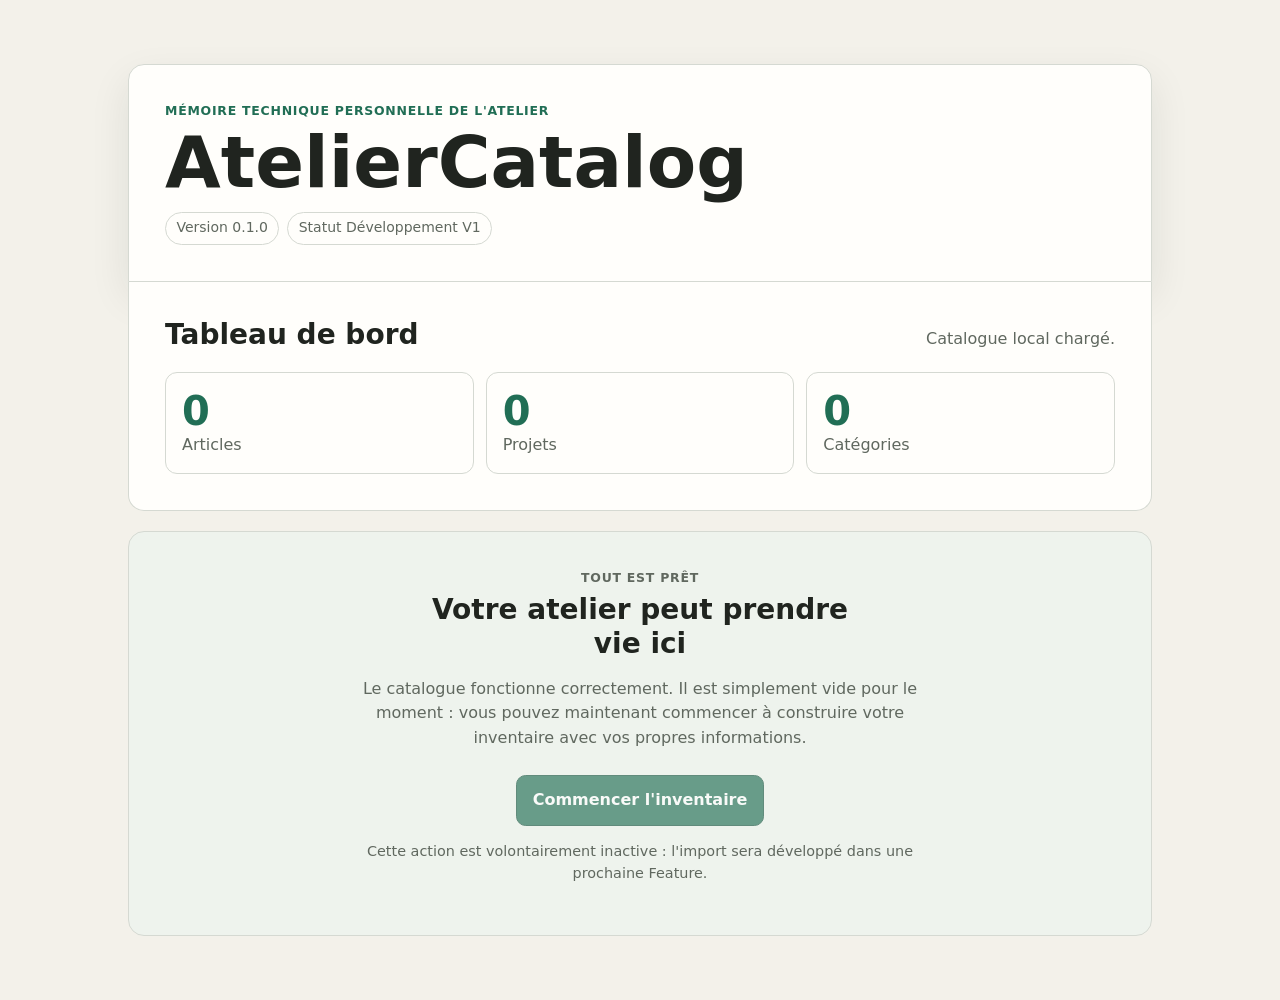
==== index.html @ 9b29e895 "Initial product foundation (FEATURE-001 to FEATURE-003)" ====
<!doctype html>
<html lang="fr">
<head>
  <meta charset="utf-8">
  <meta name="viewport" content="width=device-width, initial-scale=1">
  <meta name="color-scheme" content="light dark">
  <title>AtelierCatalog — Fondation</title>
  <link rel="stylesheet" href="app/css/app.css">
</head>
<body data-catalog-mode="real">
  <main class="shell" aria-labelledby="page-title">
    <header class="hero">
      <p class="eyebrow">Mémoire technique personnelle de l'atelier</p>
      <h1 id="page-title">AtelierCatalog</h1>
      <div class="metadata" aria-label="Informations sur l'application">
        <span>Version 0.1.0</span>
        <span>Statut Développement V1</span>
      </div>
    </header>
    <section class="dashboard" aria-labelledby="dashboard-title">
      <div class="section-heading">
        <h2 id="dashboard-title">Tableau de bord</h2>
        <p id="app-message" aria-live="polite" aria-atomic="true">Initialisation du catalogue local…</p>
      </div>
      <dl class="metrics" aria-label="Résumé du catalogue">
        <div class="metric">
          <dt>Articles</dt>
          <dd id="item-count">—</dd>
        </div>
        <div class="metric">
          <dt>Projets</dt>
          <dd id="project-count">—</dd>
        </div>
        <div class="metric">
          <dt>Catégories</dt>
          <dd id="category-count">—</dd>
        </div>
      </dl>
    </section>
    <section id="empty-state" class="empty" aria-labelledby="empty-title" hidden>
      <p class="empty-kicker">Tout est prêt</p>
      <h2 id="empty-title">Votre atelier peut prendre vie ici</h2>
      <p>Le catalogue fonctionne correctement. Il est simplement vide pour le moment : vous pouvez maintenant commencer à construire votre inventaire avec vos propres informations.</p>
      <button type="button" disabled aria-describedby="inventory-action-help">Commencer l'inventaire</button>
      <p id="inventory-action-help" class="help-text">Cette action est volontairement inactive : l'import sera développé dans une prochaine Feature.</p>
    </section>
    <section id="catalog-view" class="catalog-view" aria-labelledby="catalog-title" hidden>
      <div class="catalog-heading">
        <div>
          <p class="section-kicker">Inventaire</p>
          <h2 id="catalog-title">Catalogue</h2>
        </div>
        <p id="catalog-summary"></p>
      </div>
      <div id="catalog-grid" class="catalog-grid" role="list"></div>
    </section>
    <section id="error-state" class="error" role="alert" hidden>
      <h2>Catalogue indisponible</h2>
      <p id="error-message"></p>
    </section>
  </main>
  <script src="data/catalogs-data.js"></script>
  <script src="data/inventory-data.js"></script>
  <script src="data/locations-data.js"></script>
  <script src="data/projects-data.js"></script>
  <script src="app/js/catalog.js"></script>
  <script src="app/js/search.js"></script>
  <script src="app/js/ui.js"></script>
  <script src="app/js/app.js"></script>
</body>
</html>
---- app/css/app.css ----
:root {
  color-scheme: light dark;
  --background: #f3f1ea;
  --surface: #fffefb;
  --surface-soft: #eef3ed;
  --text: #20241f;
  --muted: #60685f;
  --accent: #216e55;
  --accent-strong: #175540;
  --border: #d5d9d2;
  --danger: #9b2c2c;
  --shadow: 0 16px 40px rgb(25 35 28 / 9%);
  font-family: system-ui, -apple-system, "Segoe UI", sans-serif;
}

* { box-sizing: border-box; }

body {
  margin: 0;
  background: var(--background);
  color: var(--text);
  font-size: 1rem;
  line-height: 1.55;
}

.shell {
  width: min(64rem, calc(100% - 2rem));
  margin: clamp(1rem, 6vw, 4rem) auto;
}

.hero,
.dashboard,
.demo-banner,
.catalog-view,
.empty,
.error {
  padding: clamp(1.25rem, 4vw, 2.25rem);
  border: 1px solid var(--border);
  background: var(--surface);
}

.hero {
  border-radius: 1rem 1rem 0 0;
  box-shadow: var(--shadow);
}

.dashboard {
  border-top: 0;
  border-radius: 0 0 1rem 1rem;
}

.demo-banner {
  display: flex;
  align-items: center;
  justify-content: space-between;
  gap: 1.25rem;
  margin-top: 1.25rem;
  border-color: #b57a14;
  border-radius: 1rem;
  background: #fff4d6;
  color: #402b08;
}

.demo-banner strong {
  display: block;
  font-size: 1.05rem;
}

.demo-banner p { margin: .25rem 0 0; }

.demo-banner a {
  flex: 0 0 auto;
  color: inherit;
  font-weight: 700;
}

.demo-banner + .dashboard {
  margin-top: 1.25rem;
  border-top: 1px solid var(--border);
  border-radius: 1rem;
}

.empty,
.catalog-view,
.error {
  margin-top: 1.25rem;
  border-radius: 1rem;
}

.empty {
  background: var(--surface-soft);
  text-align: center;
}

.error { border-color: var(--danger); }

.eyebrow,
.empty-kicker,
.section-kicker {
  margin: 0;
  color: var(--accent);
  font-size: .78rem;
  font-weight: 750;
  letter-spacing: .06em;
  text-transform: uppercase;
}

h1 {
  margin: .35rem 0 .85rem;
  font-size: clamp(2.25rem, 9vw, 4.5rem);
  line-height: 1;
}

h2 {
  margin: 0;
  font-size: clamp(1.35rem, 4vw, 1.75rem);
  line-height: 1.2;
}

.metadata {
  display: flex;
  flex-wrap: wrap;
  gap: .5rem;
}

.metadata span {
  padding: .3rem .65rem;
  border: 1px solid var(--border);
  border-radius: 999px;
  color: var(--muted);
  font-size: .875rem;
}

.section-heading {
  display: flex;
  align-items: baseline;
  justify-content: space-between;
  gap: 1rem;
  margin-bottom: 1.25rem;
}

#app-message,
.empty > p,
.error p {
  color: var(--muted);
}

#app-message { margin: 0; }

.metrics {
  display: grid;
  grid-template-columns: repeat(3, minmax(0, 1fr));
  gap: .75rem;
  margin: 0;
}

.metric {
  display: flex;
  flex-direction: column-reverse;
  min-width: 0;
  padding: 1rem;
  border: 1px solid var(--border);
  border-radius: .75rem;
}

.metric dt { color: var(--muted); }

.metric dd {
  margin: 0;
  color: var(--accent);
  font-size: clamp(1.75rem, 6vw, 2.5rem);
  font-weight: 750;
  line-height: 1.1;
}

.empty h2 {
  max-width: 28rem;
  margin: .35rem auto .75rem;
}

.empty > p:not(.empty-kicker) {
  max-width: 38rem;
  margin-right: auto;
  margin-left: auto;
}

button {
  margin-top: .5rem;
  padding: .75rem 1rem;
  border: 1px solid var(--accent-strong);
  border-radius: .6rem;
  background: var(--accent);
  color: #fff;
  font: inherit;
  font-weight: 700;
}

button:disabled {
  cursor: not-allowed;
  opacity: .65;
}

.help-text { font-size: .9rem; }

.catalog-heading {
  display: flex;
  align-items: end;
  justify-content: space-between;
  gap: 1rem;
  margin-bottom: 1.25rem;
}

.catalog-heading h2 { margin-top: .25rem; }

#catalog-summary {
  margin: 0;
  color: var(--muted);
}

.catalog-grid {
  display: grid;
  grid-template-columns: repeat(auto-fit, minmax(min(100%, 17rem), 1fr));
  gap: 1rem;
}

.catalog-card {
  min-width: 0;
  overflow: hidden;
  border: 1px solid var(--border);
  border-radius: .85rem;
  background: var(--surface);
}

.catalog-card:focus-visible {
  outline: 3px solid var(--accent);
  outline-offset: 3px;
}

.card-media {
  display: grid;
  aspect-ratio: 16 / 10;
  overflow: hidden;
  border-bottom: 1px solid var(--border);
  background: var(--surface-soft);
  place-items: center;
}

.card-media img {
  width: 100%;
  height: 100%;
  object-fit: cover;
}

.card-placeholder {
  display: grid;
  width: 100%;
  height: 100%;
  background:
    linear-gradient(135deg, transparent 46%, color-mix(in srgb, var(--accent) 12%, transparent) 46% 54%, transparent 54%),
    var(--surface-soft);
  color: var(--muted);
  place-content: center;
  place-items: center;
}

.placeholder-mark {
  color: var(--accent);
  font-size: clamp(2rem, 7vw, 3.5rem);
  font-weight: 800;
  line-height: 1;
}

.placeholder-label {
  margin-top: .35rem;
  font-size: .8rem;
}

.card-content { padding: 1rem; }

.card-category {
  margin: 0 0 .35rem;
  color: var(--accent);
  font-size: .78rem;
  font-weight: 750;
  letter-spacing: .04em;
  text-transform: uppercase;
}

.card-title {
  margin: 0;
  font-size: 1.12rem;
  line-height: 1.3;
}

.card-metadata {
  display: grid;
  gap: .55rem;
  margin: 1rem 0 0;
}

.card-metadata-row {
  display: grid;
  grid-template-columns: minmax(5.5rem, auto) minmax(0, 1fr);
  gap: .75rem;
  padding-top: .55rem;
  border-top: 1px solid var(--border);
}

.card-metadata dt {
  color: var(--muted);
  font-size: .84rem;
}

.card-metadata dd {
  min-width: 0;
  margin: 0;
  overflow-wrap: anywhere;
  font-size: .9rem;
  font-weight: 650;
  text-align: right;
}

:focus-visible {
  outline: 3px solid var(--accent);
  outline-offset: 3px;
}

[hidden] { display: none !important; }

@media (max-width: 40rem) {
  .demo-banner { display: block; }
  .demo-banner a { display: inline-block; margin-top: .75rem; }
  .section-heading { display: block; }
  #app-message { margin-top: .35rem; }
  .metrics { grid-template-columns: 1fr; }
  .metric { flex-direction: row; align-items: center; justify-content: space-between; }
  .catalog-heading { display: block; }
  #catalog-summary { margin-top: .35rem; }
  .catalog-grid { grid-template-columns: 1fr; }
}

@media (prefers-color-scheme: dark) {
  :root {
    --background: #161a17;
    --surface: #202621;
    --surface-soft: #1b2a22;
    --text: #f1f3ed;
    --muted: #bac1b8;
    --accent: #76d0aa;
    --accent-strong: #76d0aa;
    --border: #3c473e;
    --danger: #ff8c8c;
    --shadow: none;
  }

  button { color: #11251c; }
  .demo-banner { border-color: #9d741f; background: #3b311b; color: #fff0c2; }
}
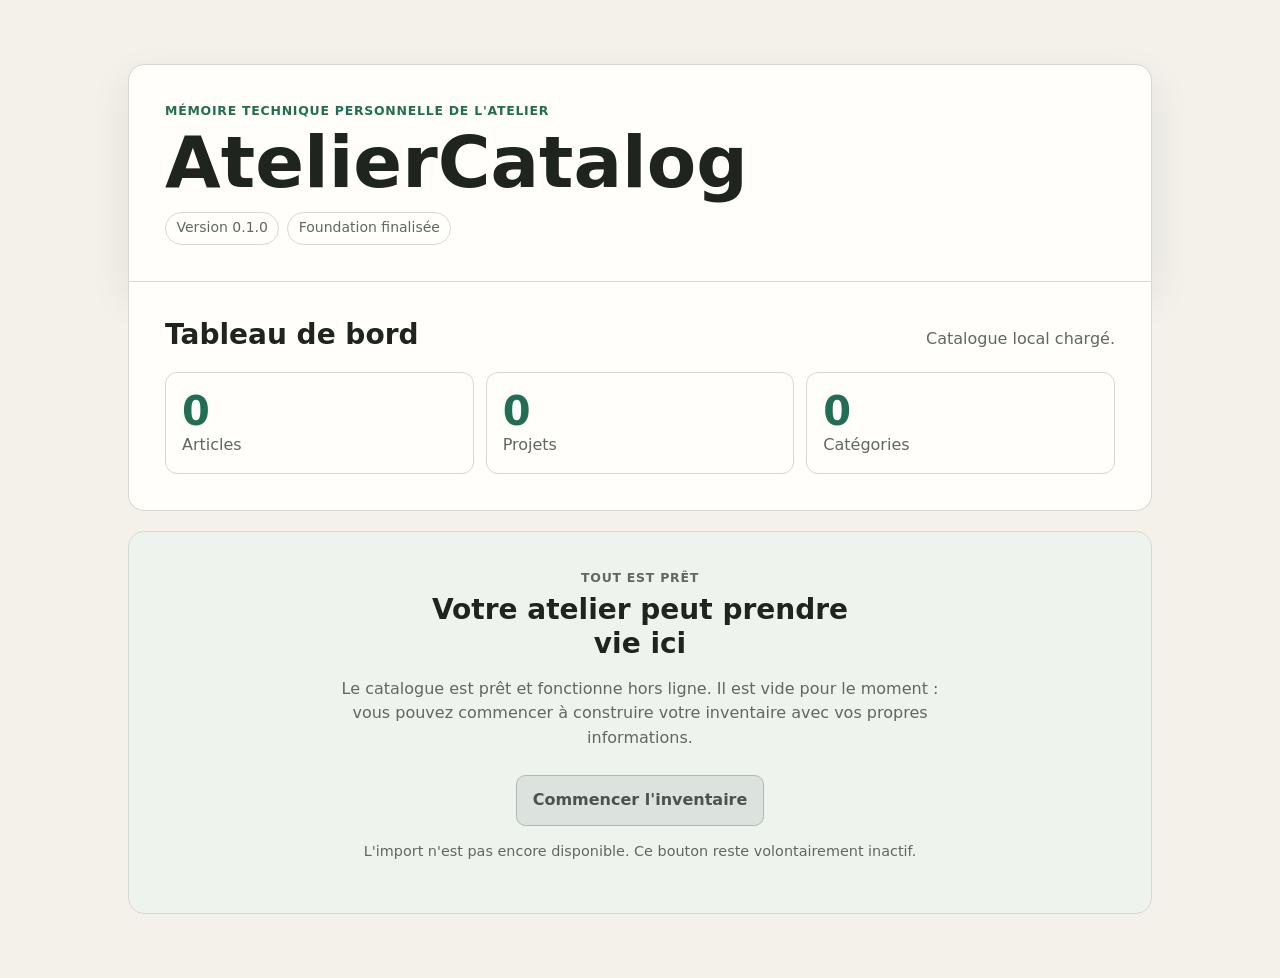
==== commit b4d229c0: "Polish foundation interface for v0.1.0" ====
--- a/index.html
+++ b/index.html
@@ -4,7 +4,7 @@
   <meta charset="utf-8">
   <meta name="viewport" content="width=device-width, initial-scale=1">
   <meta name="color-scheme" content="light dark">
-  <title>AtelierCatalog — Fondation</title>
+  <title>AtelierCatalog — Catalogue local</title>
   <link rel="stylesheet" href="app/css/app.css">
 </head>
 <body data-catalog-mode="real">
@@ -14,7 +14,7 @@
       <h1 id="page-title">AtelierCatalog</h1>
       <div class="metadata" aria-label="Informations sur l'application">
         <span>Version 0.1.0</span>
-        <span>Statut Développement V1</span>
+        <span>Foundation finalisée</span>
       </div>
     </header>
     <section class="dashboard" aria-labelledby="dashboard-title">
@@ -40,9 +40,9 @@
     <section id="empty-state" class="empty" aria-labelledby="empty-title" hidden>
       <p class="empty-kicker">Tout est prêt</p>
       <h2 id="empty-title">Votre atelier peut prendre vie ici</h2>
-      <p>Le catalogue fonctionne correctement. Il est simplement vide pour le moment : vous pouvez maintenant commencer à construire votre inventaire avec vos propres informations.</p>
+      <p>Le catalogue est prêt et fonctionne hors ligne. Il est vide pour le moment : vous pouvez commencer à construire votre inventaire avec vos propres informations.</p>
       <button type="button" disabled aria-describedby="inventory-action-help">Commencer l'inventaire</button>
-      <p id="inventory-action-help" class="help-text">Cette action est volontairement inactive : l'import sera développé dans une prochaine Feature.</p>
+      <p id="inventory-action-help" class="help-text">L'import n'est pas encore disponible. Ce bouton reste volontairement inactif.</p>
     </section>
     <section id="catalog-view" class="catalog-view" aria-labelledby="catalog-title" hidden>
       <div class="catalog-heading">
--- a/app/css/app.css
+++ b/app/css/app.css
@@ -9,6 +9,9 @@
   --accent-strong: #175540;
   --border: #d5d9d2;
   --danger: #9b2c2c;
+  --disabled-background: #dce3de;
+  --disabled-border: #aeb9b1;
+  --disabled-text: #48544c;
   --shadow: 0 16px 40px rgb(25 35 28 / 9%);
   font-family: system-ui, -apple-system, "Segoe UI", sans-serif;
 }
@@ -109,6 +112,7 @@
   margin: .35rem 0 .85rem;
   font-size: clamp(2.25rem, 9vw, 4.5rem);
   line-height: 1;
+  overflow-wrap: anywhere;
 }
 
 h2 {
@@ -196,8 +200,10 @@
 }
 
 button:disabled {
+  border-color: var(--disabled-border);
+  background: var(--disabled-background);
+  color: var(--disabled-text);
   cursor: not-allowed;
-  opacity: .65;
 }
 
 .help-text { font-size: .9rem; }
@@ -224,6 +230,8 @@
 }
 
 .catalog-card {
+  display: flex;
+  flex-direction: column;
   min-width: 0;
   overflow: hidden;
   border: 1px solid var(--border);
@@ -256,7 +264,7 @@
   width: 100%;
   height: 100%;
   background:
-    linear-gradient(135deg, transparent 46%, color-mix(in srgb, var(--accent) 12%, transparent) 46% 54%, transparent 54%),
+    linear-gradient(135deg, transparent 47%, color-mix(in srgb, var(--accent) 10%, transparent) 47% 53%, transparent 53%),
     var(--surface-soft);
   color: var(--muted);
   place-content: center;
@@ -264,10 +272,17 @@
 }
 
 .placeholder-mark {
+  display: grid;
+  width: clamp(3.5rem, 11vw, 4.75rem);
+  aspect-ratio: 1;
+  border: 1px solid color-mix(in srgb, var(--accent) 35%, var(--border));
+  border-radius: 50%;
+  background: color-mix(in srgb, var(--surface) 82%, transparent);
   color: var(--accent);
-  font-size: clamp(2rem, 7vw, 3.5rem);
+  font-size: clamp(1.65rem, 5vw, 2.5rem);
   font-weight: 800;
   line-height: 1;
+  place-items: center;
 }
 
 .placeholder-label {
@@ -275,7 +290,12 @@
   font-size: .8rem;
 }
 
-.card-content { padding: 1rem; }
+.card-content {
+  display: flex;
+  flex: 1;
+  flex-direction: column;
+  padding: 1rem;
+}
 
 .card-category {
   margin: 0 0 .35rem;
@@ -295,7 +315,8 @@
 .card-metadata {
   display: grid;
   gap: .55rem;
-  margin: 1rem 0 0;
+  margin: auto 0 0;
+  padding-top: 1rem;
 }
 
 .card-metadata-row {
@@ -328,6 +349,17 @@
 [hidden] { display: none !important; }
 
 @media (max-width: 40rem) {
+  .shell {
+    width: calc(100% - 1rem);
+    margin: .5rem auto 1rem;
+  }
+  .hero,
+  .dashboard,
+  .demo-banner,
+  .catalog-view,
+  .empty,
+  .error { padding: 1.1rem; }
+  h1 { font-size: clamp(2rem, 10vw, 3rem); }
   .demo-banner { display: block; }
   .demo-banner a { display: inline-block; margin-top: .75rem; }
   .section-heading { display: block; }
@@ -350,9 +382,11 @@
     --accent-strong: #76d0aa;
     --border: #3c473e;
     --danger: #ff8c8c;
+    --disabled-background: #354139;
+    --disabled-border: #647067;
+    --disabled-text: #dce3de;
     --shadow: none;
   }
 
-  button { color: #11251c; }
   .demo-banner { border-color: #9d741f; background: #3b311b; color: #fff0c2; }
 }
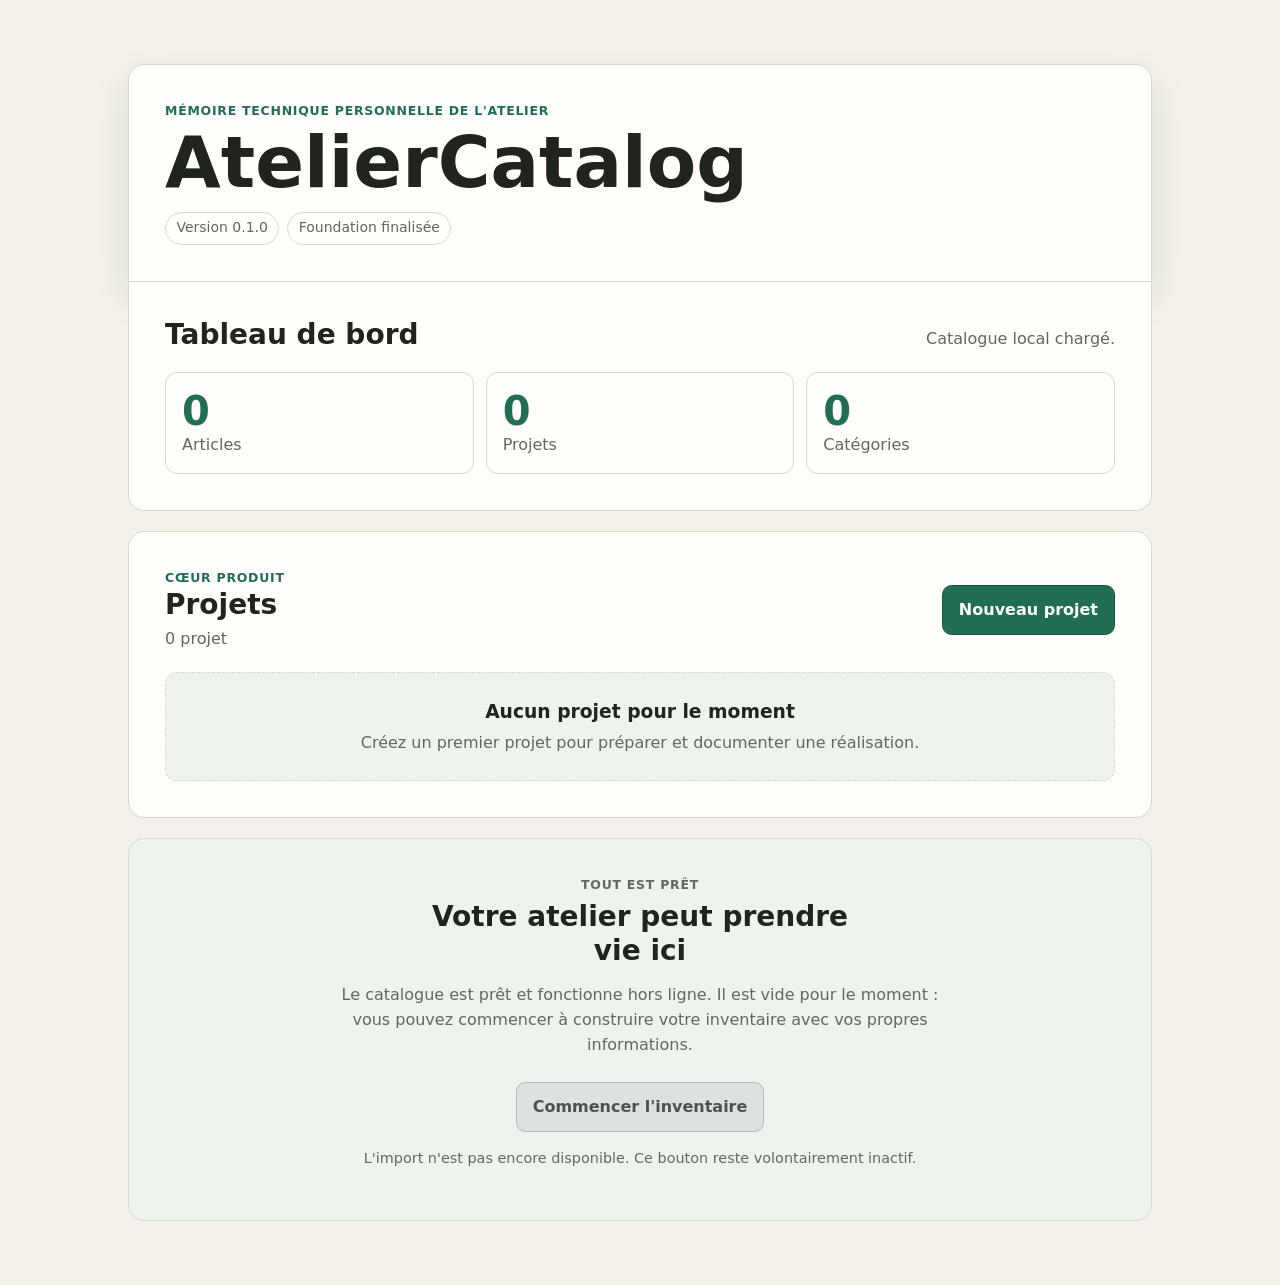
==== commit 3c7afb2a: "feat(projects): complete EPIC-004 project workflow Complete EPIC-004 Project Workflow  Implemented: " ====
--- a/index.html
+++ b/index.html
@@ -37,6 +37,21 @@
         </div>
       </dl>
     </section>
+    <section id="projects-view" class="projects-view" aria-labelledby="projects-title">
+      <div class="projects-heading">
+        <div>
+          <p class="section-kicker">Cœur produit</p>
+          <h2 id="projects-title">Projets</h2>
+          <p id="project-summary" class="section-summary"></p>
+        </div>
+        <button id="new-project-button" type="button">Nouveau projet</button>
+      </div>
+      <div id="project-empty-state" class="project-empty" hidden>
+        <h3>Aucun projet pour le moment</h3>
+        <p>Créez un premier projet pour préparer et documenter une réalisation.</p>
+      </div>
+      <div id="project-list" class="project-list" role="list"></div>
+    </section>
     <section id="empty-state" class="empty" aria-labelledby="empty-title" hidden>
       <p class="empty-kicker">Tout est prêt</p>
       <h2 id="empty-title">Votre atelier peut prendre vie ici</h2>
@@ -52,6 +67,31 @@
         </div>
         <p id="catalog-summary"></p>
       </div>
+      <div class="catalog-controls">
+        <div class="catalog-search">
+          <label for="catalog-search-input">Rechercher un composant</label>
+          <input id="catalog-search-input" type="search" placeholder="Rechercher un composant…" autocomplete="off" aria-describedby="catalog-search-help" aria-controls="catalog-grid catalog-no-results">
+          <p id="catalog-search-help">Recherche dans le nom, la marque, le modèle et la référence.</p>
+        </div>
+        <div class="catalog-filters" role="group" aria-label="Filtres du catalogue">
+          <div class="catalog-filter">
+            <label for="catalog-category-filter">Catégorie</label>
+            <select id="catalog-category-filter" aria-controls="catalog-grid catalog-no-results">
+              <option value="">Toutes les catégories</option>
+            </select>
+          </div>
+          <div class="catalog-filter">
+            <label for="catalog-location-filter">Emplacement</label>
+            <select id="catalog-location-filter" aria-controls="catalog-grid catalog-no-results">
+              <option value="">Tous les emplacements</option>
+            </select>
+          </div>
+        </div>
+      </div>
+      <div id="catalog-no-results" class="search-empty" role="status" aria-live="polite" aria-atomic="true" hidden>
+        <h3>Aucun composant ne correspond à votre recherche.</h3>
+        <p>Modifiez ou effacez votre saisie pour afficher de nouveau le catalogue.</p>
+      </div>
       <div id="catalog-grid" class="catalog-grid" role="list"></div>
     </section>
     <section id="error-state" class="error" role="alert" hidden>
@@ -59,13 +99,115 @@
       <p id="error-message"></p>
     </section>
   </main>
+  <dialog id="project-dialog" class="item-dialog project-dialog" aria-labelledby="project-dialog-title">
+    <form id="project-form" method="dialog">
+      <div class="dialog-header">
+        <div>
+          <p class="section-kicker">Projet</p>
+          <h2 id="project-dialog-title">Nouveau projet</h2>
+        </div>
+        <button id="project-dialog-close" class="dialog-close" type="button">Fermer</button>
+      </div>
+      <div class="project-form-body">
+        <div class="form-field">
+          <label for="project-name">Nom</label>
+          <input id="project-name" name="name" type="text" required maxlength="160" autocomplete="off">
+        </div>
+        <div class="form-field">
+          <label for="project-description">Description</label>
+          <textarea id="project-description" name="description" rows="3"></textarea>
+        </div>
+        <div class="form-field">
+          <label for="project-status">Statut</label>
+          <select id="project-status" name="status" required>
+            <option value="" disabled>Sélectionner un statut</option>
+            <option value="prévu">Prévu</option>
+            <option value="en-cours">En cours</option>
+          </select>
+        </div>
+        <div class="form-field">
+          <label for="project-cover-image">Image de couverture <span>(optionnelle)</span></label>
+          <input id="project-cover-image" name="coverImage" type="text" placeholder="media/projects/mon-projet/cover.jpg" aria-describedby="project-cover-help">
+          <p id="project-cover-help" class="field-help">Chemin local relatif vers l'image publiée.</p>
+        </div>
+        <div class="form-field">
+          <label for="project-notes">Notes</label>
+          <textarea id="project-notes" name="notes" rows="4"></textarea>
+        </div>
+        <p id="project-form-error" class="form-error" role="alert" hidden></p>
+        <div class="form-actions">
+          <button id="project-cancel" class="button-secondary" type="button">Annuler</button>
+          <button id="project-submit" type="submit">Créer le projet</button>
+        </div>
+      </div>
+    </form>
+  </dialog>
+  <dialog id="project-usage-dialog" class="item-dialog project-dialog" aria-labelledby="usage-dialog-title">
+    <form id="project-usage-form" method="dialog">
+      <div class="dialog-header">
+        <div>
+          <p class="section-kicker">Articles utilisés</p>
+          <h2 id="usage-dialog-title">Ajouter un article</h2>
+        </div>
+        <button id="usage-dialog-close" class="dialog-close" type="button">Fermer</button>
+      </div>
+      <div class="project-form-body">
+        <div class="form-field">
+          <label for="usage-item">Article</label>
+          <select id="usage-item" name="itemId" required></select>
+        </div>
+        <div class="form-field">
+          <label for="usage-quantity">Quantité</label>
+          <input id="usage-quantity" name="quantity" type="number" min="0.000001" step="any" required>
+        </div>
+        <div class="form-field">
+          <label for="usage-role">Rôle <span>(optionnel)</span></label>
+          <input id="usage-role" name="role" type="text" maxlength="160" autocomplete="off">
+        </div>
+        <div class="form-field">
+          <label for="usage-notes">Remarque <span>(optionnelle)</span></label>
+          <textarea id="usage-notes" name="notes" rows="3"></textarea>
+        </div>
+        <p id="usage-form-error" class="form-error" role="alert" hidden></p>
+        <div class="form-actions">
+          <button id="usage-cancel" class="button-secondary" type="button">Annuler</button>
+          <button id="usage-submit" type="submit">Ajouter</button>
+        </div>
+      </div>
+    </form>
+  </dialog>
+  <dialog id="item-dialog" class="item-dialog" aria-labelledby="item-dialog-title" aria-describedby="item-dialog-context">
+    <div class="dialog-header">
+      <div>
+        <p class="section-kicker">Fiche composant</p>
+        <h2 id="item-dialog-title"></h2>
+        <p id="item-dialog-context" class="dialog-context">Consultation en lecture seule</p>
+      </div>
+      <button id="item-dialog-close" class="dialog-close" type="button">Fermer</button>
+    </div>
+    <div class="dialog-body">
+      <div id="item-dialog-media"></div>
+      <div class="dialog-information">
+        <dl id="item-dialog-metadata" class="detail-metadata"></dl>
+        <section id="item-dialog-description-section" class="detail-description" aria-labelledby="item-dialog-description-title" hidden>
+          <h3 id="item-dialog-description-title">Description</h3>
+          <p id="item-dialog-description"></p>
+        </section>
+      </div>
+    </div>
+  </dialog>
   <script src="data/catalogs-data.js"></script>
   <script src="data/inventory-data.js"></script>
   <script src="data/locations-data.js"></script>
   <script src="data/projects-data.js"></script>
   <script src="app/js/catalog.js"></script>
   <script src="app/js/search.js"></script>
+  <script src="app/js/quantities.js"></script>
+  <script src="app/js/feasibility.js"></script>
+  <script src="app/js/project-requirements.js"></script>
+  <script src="app/js/projects.js"></script>
   <script src="app/js/ui.js"></script>
+  <script src="app/js/project-ui.js"></script>
   <script src="app/js/app.js"></script>
 </body>
 </html>
--- a/app/css/app.css
+++ b/app/css/app.css
@@ -34,6 +34,7 @@
 .hero,
 .dashboard,
 .demo-banner,
+.projects-view,
 .catalog-view,
 .empty,
 .error {
@@ -84,6 +85,7 @@
 }
 
 .empty,
+.projects-view,
 .catalog-view,
 .error {
   margin-top: 1.25rem;
@@ -93,6 +95,235 @@
 .empty {
   background: var(--surface-soft);
   text-align: center;
+}
+
+.projects-heading {
+  display: flex;
+  align-items: center;
+  justify-content: space-between;
+  gap: 1.25rem;
+  margin-bottom: 1.25rem;
+}
+
+.projects-heading button { flex: 0 0 auto; margin: 0; }
+
+.section-summary {
+  margin: .35rem 0 0;
+  color: var(--muted);
+}
+
+.project-empty {
+  padding: 1.5rem;
+  border: 1px dashed var(--border);
+  border-radius: .75rem;
+  background: var(--surface-soft);
+  text-align: center;
+}
+
+.project-empty h3,
+.project-empty p { margin: 0; }
+
+.project-empty p { margin-top: .35rem; color: var(--muted); }
+
+.project-list {
+  display: grid;
+  grid-template-columns: 1fr;
+  gap: 1rem;
+}
+
+.project-card {
+  min-width: 0;
+  overflow: hidden;
+  border: 1px solid var(--border);
+  border-radius: .85rem;
+  background: var(--surface);
+}
+
+.project-cover {
+  display: grid;
+  aspect-ratio: 16 / 7;
+  overflow: hidden;
+  border-bottom: 1px solid var(--border);
+  background: var(--surface-soft);
+  place-items: center;
+}
+
+.project-cover img { width: 100%; height: 100%; object-fit: cover; }
+
+.project-cover-placeholder {
+  display: grid;
+  width: 3.5rem;
+  aspect-ratio: 1;
+  border: 1px solid color-mix(in srgb, var(--accent) 35%, var(--border));
+  border-radius: 50%;
+  color: var(--accent);
+  font-size: 1.8rem;
+  font-weight: 800;
+  place-items: center;
+}
+
+.project-card-content { padding: 1rem; }
+
+.project-status {
+  display: inline-block;
+  margin: .75rem 0 0;
+  padding: .2rem .55rem;
+  border-radius: 999px;
+  background: var(--surface-soft);
+  color: var(--accent);
+  font-size: .78rem;
+  font-weight: 750;
+}
+
+.project-card-title { margin: 0; font-size: 1.18rem; }
+
+.project-description,
+.project-notes { margin: .6rem 0 0; color: var(--muted); }
+
+.project-notes { font-size: .9rem; }
+
+.project-feasibility,
+.project-requirements,
+.project-usages,
+.project-notes-section {
+  margin-top: 1.25rem;
+  padding-top: 1.25rem;
+  border-top: 1px solid var(--border);
+}
+
+.project-feasibility h4,
+.project-requirements h4 { margin: 0; font-size: 1rem; }
+
+.project-notes-section h4 { margin: 0; font-size: 1rem; }
+
+.project-usages-heading {
+  display: flex;
+  align-items: center;
+  justify-content: space-between;
+  gap: 1rem;
+}
+
+.project-usages-heading h4 { margin: 0; font-size: 1rem; }
+
+.feasibility-summary {
+  display: grid;
+  grid-template-columns: repeat(4, minmax(0, 1fr));
+  gap: .5rem;
+  margin: .75rem 0 0;
+}
+
+.feasibility-summary div {
+  padding: .55rem .65rem;
+  border: 1px solid var(--border);
+  border-radius: .55rem;
+  background: var(--surface-soft);
+}
+
+.feasibility-summary dt { color: var(--muted); font-size: .75rem; }
+.feasibility-summary dd { margin: .15rem 0 0; font-size: 1.05rem; font-weight: 700; }
+
+.requirements-summary { grid-template-columns: repeat(2, minmax(0, 1fr)); }
+.requirements-empty { margin: .75rem 0 0; color: var(--muted); }
+.requirement-missing-quantity { font-weight: 700; }
+
+.usage-empty { margin: .75rem 0 0; color: var(--muted); }
+
+.usage-table-wrapper {
+  margin-top: .75rem;
+  overflow-x: auto;
+}
+
+.usage-table-wrapper table {
+  width: 100%;
+  border-collapse: collapse;
+  font-size: .9rem;
+}
+
+.usage-table-wrapper th,
+.usage-table-wrapper td {
+  padding: .65rem;
+  border-bottom: 1px solid var(--border);
+  text-align: left;
+  vertical-align: top;
+}
+
+.usage-table-wrapper th { color: var(--muted); font-size: .8rem; }
+
+.usage-item-name { font-weight: 700; }
+
+.feasibility-state { white-space: nowrap; font-weight: 700; }
+.feasibility-available { color: #237a47; }
+.feasibility-insufficient { color: #9a6500; }
+.feasibility-missing { color: var(--danger); }
+
+.usage-actions {
+  display: flex;
+  flex-wrap: wrap;
+  gap: .4rem;
+}
+
+.project-actions,
+.form-actions {
+  display: flex;
+  flex-wrap: wrap;
+  justify-content: flex-end;
+  gap: .65rem;
+  margin-top: 1.25rem;
+}
+
+.project-actions button,
+.form-actions button,
+.usage-actions button { margin: 0; }
+
+.button-compact { padding: .45rem .65rem; font-size: .84rem; }
+
+.button-secondary {
+  border-color: var(--border);
+  background: var(--surface);
+  color: var(--text);
+}
+
+.button-danger {
+  border-color: var(--danger);
+  background: transparent;
+  color: var(--danger);
+}
+
+.project-form-body {
+  display: grid;
+  gap: 1rem;
+  padding: clamp(1.25rem, 4vw, 2rem);
+}
+
+.form-field { display: grid; gap: .4rem; }
+
+.form-field label { font-weight: 700; }
+
+.form-field label span,
+.field-help { color: var(--muted); font-weight: 400; }
+
+.form-field input,
+.form-field select,
+.form-field textarea {
+  width: 100%;
+  padding: .75rem .85rem;
+  border: 1px solid var(--border);
+  border-radius: .6rem;
+  background: var(--surface);
+  color: var(--text);
+  font: inherit;
+}
+
+.form-field textarea { resize: vertical; }
+
+.field-help { margin: 0; font-size: .88rem; }
+
+.form-error {
+  margin: 0;
+  padding: .75rem;
+  border: 1px solid var(--danger);
+  border-radius: .6rem;
+  color: var(--danger);
 }
 
 .error { border-color: var(--danger); }
@@ -223,6 +454,69 @@
   color: var(--muted);
 }
 
+.catalog-controls {
+  display: grid;
+  gap: 1rem;
+  margin-bottom: 1.25rem;
+}
+
+.catalog-search,
+.catalog-filter {
+  display: grid;
+  gap: .4rem;
+}
+
+.catalog-search label,
+.catalog-filter label {
+  font-weight: 700;
+}
+
+.catalog-search input,
+.catalog-filter select {
+  width: 100%;
+  padding: .8rem .9rem;
+  border: 1px solid var(--border);
+  border-radius: .65rem;
+  background: var(--surface);
+  color: var(--text);
+  font: inherit;
+}
+
+.catalog-search input:focus-visible,
+.catalog-filter select:focus-visible {
+  border-color: var(--accent);
+  outline: 3px solid color-mix(in srgb, var(--accent) 35%, transparent);
+  outline-offset: 2px;
+}
+
+.catalog-filters {
+  display: grid;
+  grid-template-columns: repeat(2, minmax(0, 1fr));
+  gap: 1rem;
+}
+
+#catalog-search-help {
+  margin: 0;
+  color: var(--muted);
+  font-size: .9rem;
+}
+
+.search-empty {
+  padding: 1.5rem;
+  border: 1px dashed var(--border);
+  border-radius: .75rem;
+  background: var(--surface-soft);
+  text-align: center;
+}
+
+.search-empty h3,
+.search-empty p { margin: 0; }
+
+.search-empty p {
+  margin-top: .35rem;
+  color: var(--muted);
+}
+
 .catalog-grid {
   display: grid;
   grid-template-columns: repeat(auto-fit, minmax(min(100%, 17rem), 1fr));
@@ -230,8 +524,6 @@
 }
 
 .catalog-card {
-  display: flex;
-  flex-direction: column;
   min-width: 0;
   overflow: hidden;
   border: 1px solid var(--border);
@@ -239,9 +531,17 @@
   background: var(--surface);
 }
 
-.catalog-card:focus-visible {
+.catalog-card-action {
+  display: flex;
+  height: 100%;
+  flex-direction: column;
+  color: inherit;
+  cursor: pointer;
+}
+
+.catalog-card-action:focus-visible {
   outline: 3px solid var(--accent);
-  outline-offset: 3px;
+  outline-offset: -3px;
 }
 
 .card-media {
@@ -341,6 +641,111 @@
   text-align: right;
 }
 
+.dialog-open { overflow: hidden; }
+
+.item-dialog {
+  width: min(44rem, calc(100% - 2rem));
+  max-height: calc(100dvh - 2rem);
+  padding: 0;
+  overflow: auto;
+  border: 1px solid var(--border);
+  border-radius: 1rem;
+  background: var(--surface);
+  color: var(--text);
+  box-shadow: 0 24px 80px rgb(16 24 18 / 28%);
+}
+
+.item-dialog::backdrop {
+  background: rgb(15 23 18 / 62%);
+}
+
+.dialog-header {
+  display: flex;
+  align-items: flex-start;
+  justify-content: space-between;
+  gap: 1rem;
+  padding: clamp(1.25rem, 4vw, 2rem);
+  border-bottom: 1px solid var(--border);
+}
+
+.dialog-header h2 {
+  margin-top: .3rem;
+  overflow-wrap: anywhere;
+}
+
+.dialog-context {
+  margin: .4rem 0 0;
+  color: var(--muted);
+  font-size: .9rem;
+}
+
+.dialog-close {
+  flex: 0 0 auto;
+  margin: 0;
+}
+
+.dialog-body {
+  display: grid;
+  grid-template-columns: minmax(13rem, .8fr) minmax(0, 1.2fr);
+  gap: clamp(1.25rem, 4vw, 2rem);
+  padding: clamp(1.25rem, 4vw, 2rem);
+}
+
+.detail-media {
+  display: grid;
+  aspect-ratio: 4 / 3;
+  overflow: hidden;
+  border: 1px solid var(--border);
+  border-radius: .8rem;
+  background: var(--surface-soft);
+  place-items: center;
+}
+
+.detail-media img {
+  width: 100%;
+  height: 100%;
+  object-fit: cover;
+}
+
+.detail-metadata {
+  display: grid;
+  gap: .75rem;
+  margin: 0;
+}
+
+.detail-metadata-row {
+  display: grid;
+  grid-template-columns: minmax(6rem, auto) minmax(0, 1fr);
+  gap: 1rem;
+  padding-bottom: .75rem;
+  border-bottom: 1px solid var(--border);
+}
+
+.detail-metadata dt {
+  color: var(--muted);
+  font-size: .88rem;
+}
+
+.detail-metadata dd {
+  min-width: 0;
+  margin: 0;
+  overflow-wrap: anywhere;
+  font-weight: 700;
+  text-align: right;
+}
+
+.detail-description { margin-top: 1.5rem; }
+
+.detail-description h3 {
+  margin: 0 0 .5rem;
+  font-size: 1rem;
+}
+
+.detail-description p {
+  margin: 0;
+  color: var(--muted);
+}
+
 :focus-visible {
   outline: 3px solid var(--accent);
   outline-offset: 3px;
@@ -356,6 +761,7 @@
   .hero,
   .dashboard,
   .demo-banner,
+  .projects-view,
   .catalog-view,
   .empty,
   .error { padding: 1.1rem; }
@@ -367,8 +773,20 @@
   .metrics { grid-template-columns: 1fr; }
   .metric { flex-direction: row; align-items: center; justify-content: space-between; }
   .catalog-heading { display: block; }
+  .projects-heading { align-items: flex-start; }
+  .project-usages-heading { align-items: flex-start; }
   #catalog-summary { margin-top: .35rem; }
+  .catalog-filters { grid-template-columns: 1fr; }
   .catalog-grid { grid-template-columns: 1fr; }
+  .feasibility-summary { grid-template-columns: repeat(2, minmax(0, 1fr)); }
+  .item-dialog {
+    width: calc(100% - 1rem);
+    max-height: calc(100dvh - 1rem);
+  }
+  .dialog-header,
+  .dialog-body { padding: 1.1rem; }
+  .dialog-body { grid-template-columns: 1fr; }
+  .detail-media { max-height: 16rem; }
 }
 
 @media (prefers-color-scheme: dark) {
